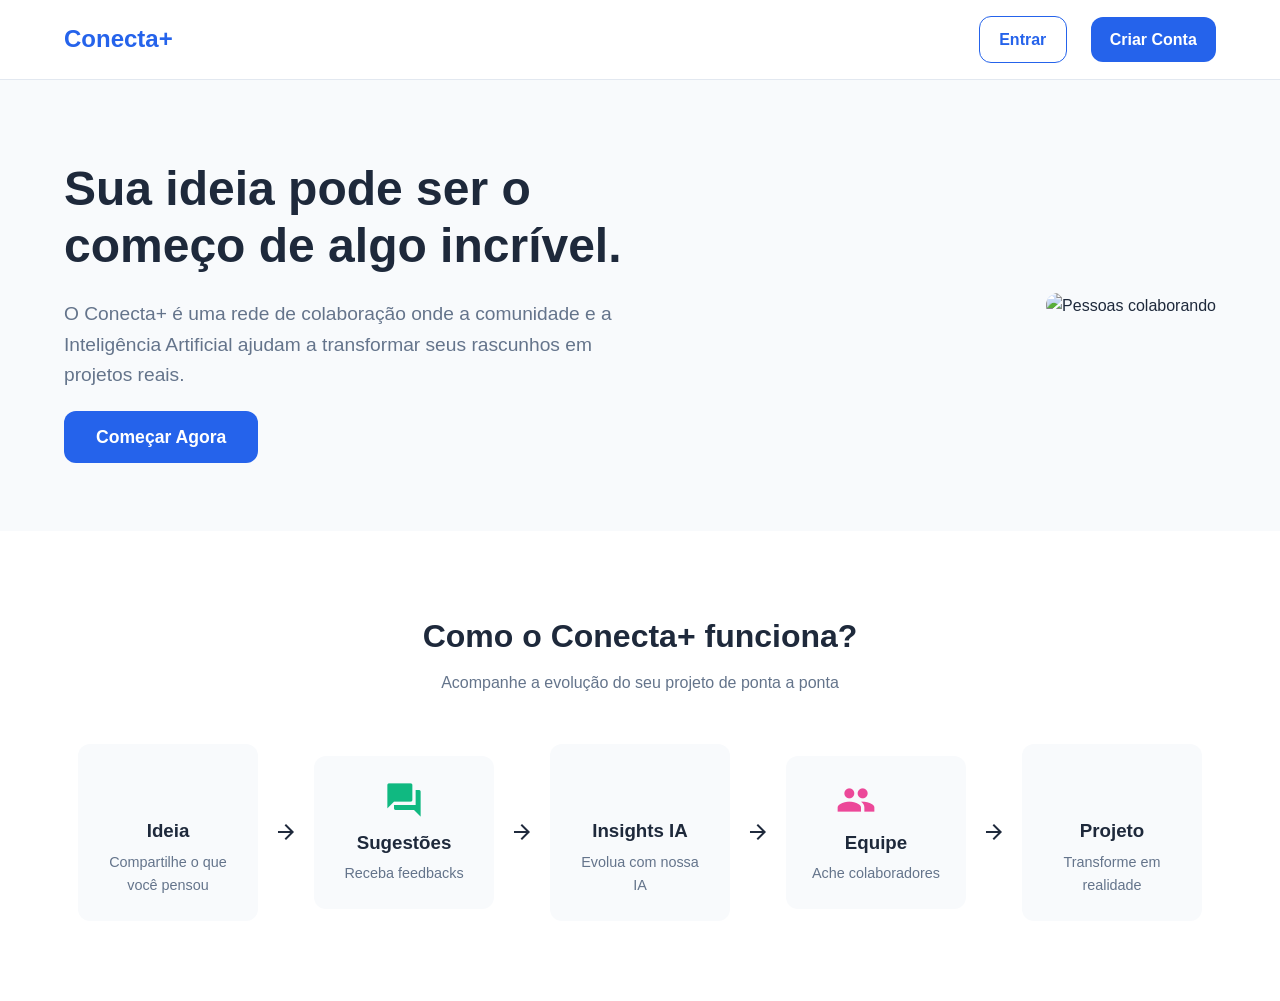
==== index.html @ 1574a144 "subindo site" ====
<!DOCTYPE html>
<html lang="pt-BR">

<head>
    <meta charset="UTF-8">
    <meta name="viewport" content="width=device-width, initial-scale=1.0">
    <link rel="stylesheet" href="style.css">
    <!-- Título da página -->
    <title>Conecta+ | Tire suas ideias do papel</title>

    <!-- FAVICON DO CONECTA+ -->
    <link rel="icon" type="image/svg+xml" href="data:image/svg+xml,%3Csvg xmlns='http://www.w3.org/2000/svg' viewBox='0 0 100 100'%3E%3Crect width='100' height='100' rx='22' fill='%232563eb'/%3E%3Cpath d='M35 55a18 18 0 0 1 0-25l8-8a18 18 0 0 1 25 0' fill='none' stroke='white' stroke-width='9' stroke-linecap='round'/%3E%3Cpath d='M65 45a18 18 0 0 1 0 25l-8 8a18 18 0 0 1-25 0' fill='none' stroke='white' stroke-width='9' stroke-linecap='round'/%3E%3Cpath d='M39 50h22' stroke='white' stroke-width='9' stroke-linecap='round'/%3E%3Ccircle cx='76' cy='24' r='10' fill='%2310b981'/%3E%3Cpath d='M76 19v10M71 24h10' stroke='white' stroke-width='3' stroke-linecap='round'/%3E%3C/svg%3E">

    <!-- Ícones Material -->
    <link href="https://fonts.googleapis.com/icon?family=Material+Icons" rel="stylesheet">


</head>

<body>

    <!-- ================================
         NAVBAR
    ================================== -->

    <nav class="navbar">

        <div class="logo">
            Conecta+
        </div>

        <div class="nav-links">
            <a href="login.html" class="btn-outline">
                Entrar
            </a>

            <a href="login.html" class="btn-primary">
                Criar Conta
            </a>
        </div>

    </nav>


    <!-- ================================
         HERO
    ================================== -->

    <header class="hero">

        <div class="hero-text">

            <h1>
                Sua ideia pode ser o começo de algo incrível.
            </h1>

            <p>
                O Conecta+ é uma rede de colaboração onde a comunidade
                e a Inteligência Artificial ajudam a transformar seus
                rascunhos em projetos reais.
            </p>

            <a href="login.html"
               class="btn-primary"
               style="padding: 1rem 2rem; font-size: 1.1rem;">

                Começar Agora

            </a>

        </div>


        <div class="hero-image">

            <img
                src="https://images.unsplash.com/photo-1522202176988-66273c2fd55f?auto=format&fit=crop&w=900&q=80"
                alt="Pessoas colaborando">

        </div>

    </header>


    <!-- ================================
         FLUXO DO CONECTA+
    ================================== -->

    <section class="fluxo-section">

        <h2>
            Como o Conecta+ funciona?
        </h2>

        <p>
            Acompanhe a evolução do seu projeto de ponta a ponta
        </p>


        <div class="fluxo-container">


            <!-- IDEIA -->

            <div class="fluxo-step">
                <span
                    class="material-icons"
                    style="color: #3b82f6;">
                    lightbulb
                </span>
                <h3> Ideia </h3>

                <p>Compartilhe o que você pensou</p>

            </div>
            <span class="material-icons">
                arrow_forward
            </span>

            <!-- SUGESTÕES -->

            <div class="fluxo-step">
                <span class="material-icons" style="color: #10b981;">forum</span>
                <h3>Sugestões</h3>
                <p>Receba feedbacks</p>
            </div>

            <span class="material-icons">arrow_forward</span>

            <!-- IA -->
            <div class="fluxo-step">
                <span class="material-icons"style="color: #f59e0b;">psychology </span>
                <h3>Insights IA</h3>
                <p>Evolua com nossa IA</p>
            </div>

            <span class="material-icons">arrow_forward</span>

            <!-- EQUIPE -->

            <div class="fluxo-step">
                <span class="material-icons"style="color: #ec4899;"> groups</span>
                <h3>Equipe</h3>
                <p>Ache colaboradores</p>
            </div>


            <span class="material-icons">
                arrow_forward
            </span>


            <!-- PROJETO -->

            <div class="fluxo-step">

                <span
class="material-icons"style="color: #8b5cf6;">rocket_launch</span>

                <h3>
                    Projeto
                </h3>

                <p>
                    Transforme em realidade
                </p>

            </div>

        </div>

    </section>

</body>

</html>
---- style.css ----
:root {
    --primary: #2563eb;
    --primary-dark: #1d4ed8;
    --secondary: #10b981;
    --bg-main: #f8fafc;
    --bg-card: #ffffff;
    --text-main: #1e293b;
    --text-muted: #64748b;
    --border: #e2e8f0;
    --radius: 12px;
}

* {
    margin: 0;
    padding: 0;
    box-sizing: border-box;
    font-family: 'Segoe UI', Tahoma, Geneva, Verdana, sans-serif;
}

body {
    background-color: var(--bg-main);
    color: var(--text-main);
    line-height: 1.6;
}

a {
    text-decoration: none;
    color: inherit;
}

button {
    cursor: pointer;
    border: none;
    transition: all 0.3s ease;
}

/* ================================
   NAVBAR
================================== */

.navbar {
    display: flex;
    justify-content: space-between;
    align-items: center;
    padding: 1rem 5%;
    background: var(--bg-card);
    border-bottom: 1px solid var(--border);
    position: sticky;
    top: 0;
    z-index: 100;
}

.logo {
    font-size: 1.5rem;
    font-weight: bold;
    color: var(--primary);
    display: flex;
    align-items: center;
    gap: 0.5rem;
}

.nav-links {
    display: flex;
    gap: 1.5rem;
    align-items: center;
}

.btn-primary {
    background: var(--primary);
    color: white;
    padding: 0.6rem 1.2rem;
    border-radius: var(--radius);
    font-weight: 600;
    transition: all 0.3s ease;
}

.btn-primary:hover {
    background: var(--primary-dark);
    transform: translateY(-2px);
}

.btn-outline {
    background: transparent;
    border: 1px solid var(--primary);
    color: var(--primary);
    padding: 0.6rem 1.2rem;
    border-radius: var(--radius);
    font-weight: 600;
    transition: all 0.3s ease;
}

.btn-outline:hover {
    background: var(--primary);
    color: white;
}

/* ================================
   LANDING PAGE
================================== */

.hero {
    display: flex;
    align-items: center;
    justify-content: space-between;
    padding: 5rem 5%;
    gap: 2rem;
}

.hero-text {
    max-width: 600px;
}

.hero-text h1 {
    font-size: 3rem;
    line-height: 1.2;
    margin-bottom: 1.5rem;
}

.hero-text p {
    font-size: 1.2rem;
    color: var(--text-muted);
    margin-bottom: 2rem;
}

.hero-image img {
    width: 100%;
    max-width: 500px;
    border-radius: var(--radius);
}

/* ================================
   FLUXO
================================== */

.fluxo-section {
    background: white;
    padding: 5rem 5%;
    text-align: center;
}

.fluxo-section h2 {
    font-size: 2rem;
    margin-bottom: 0.5rem;
}

.fluxo-section > p {
    color: var(--text-muted);
}

.fluxo-container {
    display: flex;
    justify-content: center;
    align-items: center;
    gap: 1rem;
    margin-top: 3rem;
    flex-wrap: wrap;
}

.fluxo-step {
    background: var(--bg-main);
    padding: 1.5rem;
    border-radius: var(--radius);
    width: 180px;
    transition: all 0.3s ease;
}

.fluxo-step:hover {
    transform: translateY(-6px);
    box-shadow: 0 10px 25px rgba(0, 0, 0, 0.08);
}

.fluxo-step .material-icons {
    font-size: 40px;
    margin-bottom: 0.5rem;
}

.fluxo-step h3 {
    margin-bottom: 0.3rem;
}

.fluxo-step p {
    color: var(--text-muted);
    font-size: 0.9rem;
}

/* ================================
   LOGIN / REGISTRO
================================== */

.auth-container {
    display: flex;
    justify-content: center;
    align-items: center;
    min-height: calc(100vh - 80px);
    padding: 1rem;
}

.auth-card {
    background: var(--bg-card);
    border: 1px solid var(--border);
    border-radius: var(--radius);
    padding: 2rem;
    width: 100%;
    max-width: 420px;
    box-shadow: 0 4px 6px -1px rgba(0, 0, 0, 0.05);
}

.auth-tabs {
    display: flex;
    border-bottom: 2px solid var(--border);
    margin-bottom: 1.5rem;
}

.auth-tab {
    flex: 1;
    background: transparent;
    padding: 0.75rem;
    font-size: 1rem;
    font-weight: 600;
    color: var(--text-muted);
    border-bottom: 2px solid transparent;
    margin-bottom: -2px;
}

.auth-tab:hover {
    color: var(--text-main);
}

.auth-tab.active {
    color: var(--primary);
    border-bottom: 2px solid var(--primary);
}

.form-group {
    margin-bottom: 1.2rem;
    display: flex;
    flex-direction: column;
    gap: 0.4rem;
}

.form-group label {
    display: block;
    font-weight: 600;
    font-size: 0.9rem;
    color: var(--text-main);
}

.form-group input,
.form-group textarea,
.form-group select {
    width: 100%;
    padding: 0.75rem;
    border: 1px solid var(--border);
    border-radius: var(--radius);
    outline: none;
    font-size: 0.95rem;
    background-color: #ffffff;
    transition: border-color 0.2s ease;
}

.form-group input:focus,
.form-group textarea:focus,
.form-group select:focus {
    border-color: var(--primary);
}

/* Helper para esconder campos dinamicamente */

.hidden-field {
    display: none !important;
}

/* ================================
   HOME / FEED
================================== */

.main-feed {
    max-width: 800px;
    margin: 2rem auto;
    padding: 0 1rem;
}

.ideia-header-box {
    background: linear-gradient(135deg, #eff6ff, #dbeafe);
    padding: 2rem;
    border-radius: var(--radius);
    text-align: center;
    margin-bottom: 2rem;
}

.post-card {
    background: white;
    border-radius: var(--radius);
    padding: 1.5rem;
    margin-bottom: 1.5rem;
    border: 1px solid var(--border);
}

.post-user {
    display: flex;
    align-items: center;
    gap: 0.75rem;
    margin-bottom: 1rem;
}

.user-avatar {
    width: 40px;
    height: 40px;
    background: var(--border);
    border-radius: 50%;
    display: flex;
    align-items: center;
    justify-content: center;
    font-weight: bold;
}

.user-project-badge {
    display: inline-flex;
    align-items: center;
    gap: 0.4rem;
    background: #f1f5f9;
    padding: 0.4rem 0.8rem;
    border-radius: 6px;
    font-size: 0.85rem;
    color: var(--text-muted);
    margin-bottom: 0.8rem;
    border: 1px dashed var(--border);
}

.user-project-badge a {
    color: var(--primary);
    text-decoration: underline;
}

.tags {
    display: flex;
    gap: 0.5rem;
    margin: 1rem 0;
}

.tag {
    background: #f1f5f9;
    padding: 0.25rem 0.75rem;
    border-radius: 20px;
    font-size: 0.85rem;
    font-weight: 500;
}

.post-actions {
    display: flex;
    gap: 1rem;
    border-top: 1px solid var(--border);
    border-bottom: 1px solid var(--border);
    padding: 0.75rem 0;
    margin: 1rem 0;
}

.action-btn {
    background: none;
    display: flex;
    align-items: center;
    gap: 0.3rem;
    color: var(--text-muted);
    font-size: 0.9rem;
}

.action-btn:hover {
    color: var(--primary);
}

/* ================================
   COMENTÁRIOS
================================== */

.comments-section {
    background: var(--bg-main);
    padding: 1rem;
    border-radius: var(--radius);
}

.comment {
    background: white;
    padding: 0.75rem;
    border-radius: var(--radius);
    margin-bottom: 0.75rem;
    position: relative;
}

.comment.destaque {
    border: 2px solid #f59e0b;
}

.badge-destaque {
    background: #f59e0b;
    color: white;
    font-size: 0.75rem;
    padding: 0.1rem 0.5rem;
    border-radius: 4px;
    position: absolute;
    top: 10px;
    right: 10px;
}

/* ================================
   PAINEL DE IA
================================== */

.ia-box {
    background: linear-gradient(135deg, #f0fdf4, #dcfce7);
    border: 1px solid #bbf7d0;
    border-radius: var(--radius);
    padding: 1.5rem;
    margin-top: 1.5rem;
}

.ia-header {
    display: flex;
    align-items: center;
    gap: 0.5rem;
    color: #15803d;
    font-weight: bold;
    margin-bottom: 0.5rem;
}

/* ================================
   RESPONSIVIDADE
================================== */

@media (max-width: 768px) {

    .hero {
        flex-direction: column;
        text-align: center;
    }

    .hero-text h1 {
        font-size: 2.2rem;
    }

    .fluxo-container {
        flex-direction: column;
    }

    .nav-links {
        gap: 0.5rem;
    }

    .btn-primary,
    .btn-outline {
        padding: 0.5rem 0.8rem;
        font-size: 0.9rem;
    }
}
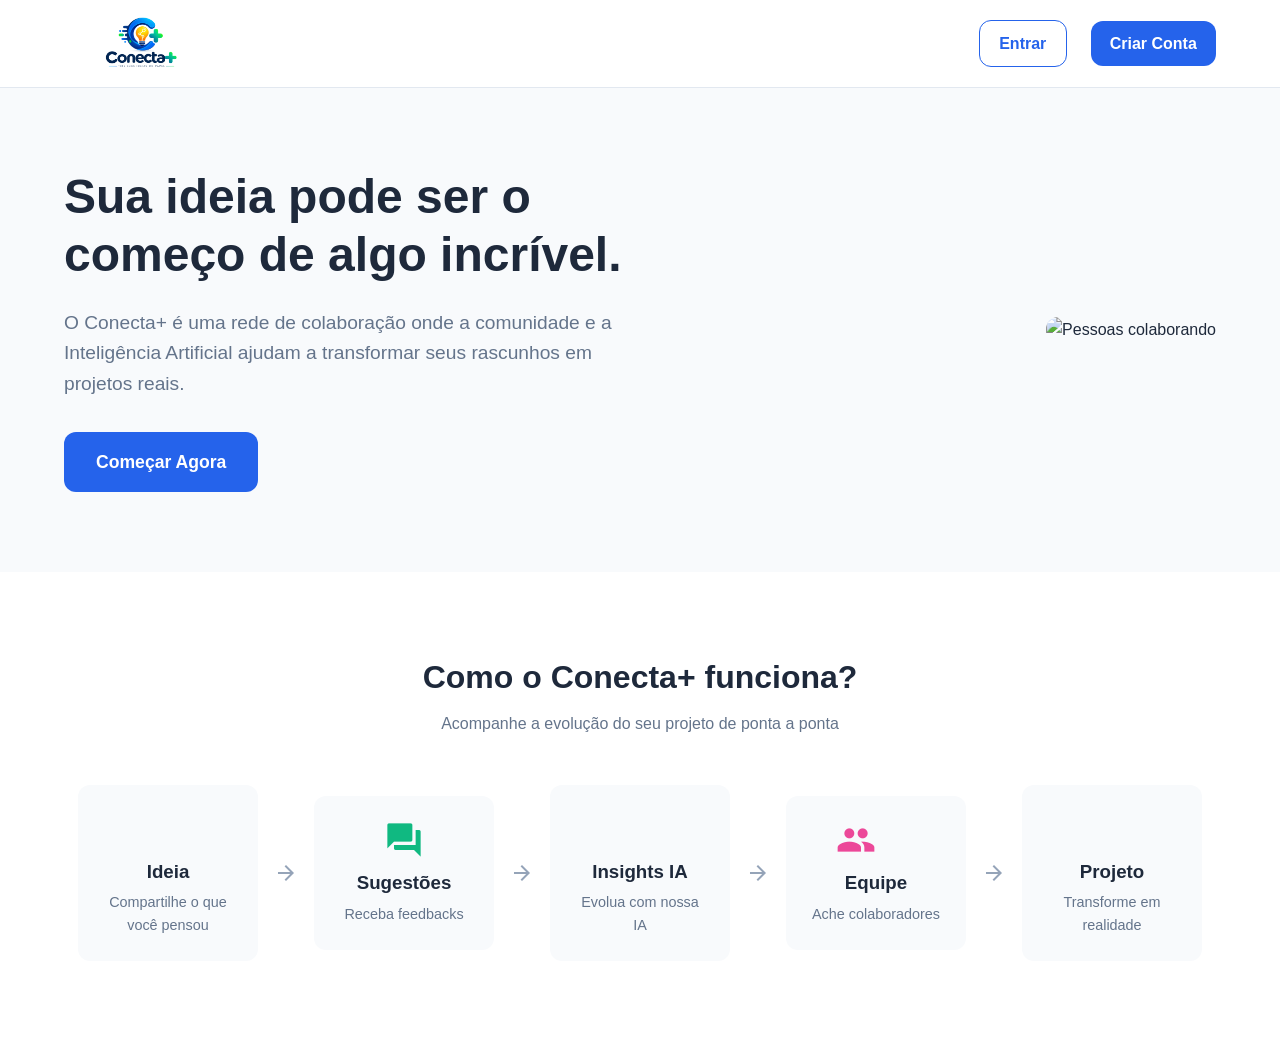
==== commit 76ce3888: "sitelogo" ====
--- a/index.html
+++ b/index.html
@@ -4,16 +4,17 @@
 <head>
     <meta charset="UTF-8">
     <meta name="viewport" content="width=device-width, initial-scale=1.0">
+
     <link rel="stylesheet" href="style.css">
-    <!-- Título da página -->
+
     <title>Conecta+ | Tire suas ideias do papel</title>
 
-    <!-- FAVICON DO CONECTA+ -->
-    <link rel="icon" type="image/svg+xml" href="data:image/svg+xml,%3Csvg xmlns='http://www.w3.org/2000/svg' viewBox='0 0 100 100'%3E%3Crect width='100' height='100' rx='22' fill='%232563eb'/%3E%3Cpath d='M35 55a18 18 0 0 1 0-25l8-8a18 18 0 0 1 25 0' fill='none' stroke='white' stroke-width='9' stroke-linecap='round'/%3E%3Cpath d='M65 45a18 18 0 0 1 0 25l-8 8a18 18 0 0 1-25 0' fill='none' stroke='white' stroke-width='9' stroke-linecap='round'/%3E%3Cpath d='M39 50h22' stroke='white' stroke-width='9' stroke-linecap='round'/%3E%3Ccircle cx='76' cy='24' r='10' fill='%2310b981'/%3E%3Cpath d='M76 19v10M71 24h10' stroke='white' stroke-width='3' stroke-linecap='round'/%3E%3C/svg%3E">
-
-    <!-- Ícones Material -->
+    <!-- FAVICON -->
+    <link rel="icon" type="image/svg+xml"
+        href="data:image/svg+xml,%3Csvg xmlns='http://www.w3.org/2000/svg' viewBox='0 0 100 100'%3E%3Crect width='100' height='100' rx='22' fill='%232563eb'/%3E%3Cpath d='M35 55a18 18 0 0 1 0-25l8-8a18 18 0 0 1 25 0' fill='none' stroke='white' stroke-width='9' stroke-linecap='round'/%3E%3Cpath d='M65 45a18 18 0 0 1 0 25l-8 8a18 18 0 0 1-25 0' fill='none' stroke='white' stroke-width='9' stroke-linecap='round'/%3E%3Cpath d='M39 50h22' stroke='white' stroke-width='9' stroke-linecap='round'/%3E%3Ccircle cx='76' cy='24' r='10' fill='%2310b981'/%3E%3Cpath d='M76 19v10M71 24h10' stroke='white' stroke-width='3' stroke-linecap='round'/%3E%3C/svg%3E">
+
+    <!-- Material Icons -->
     <link href="https://fonts.googleapis.com/icon?family=Material+Icons" rel="stylesheet">
-
 
 </head>
 
@@ -21,15 +22,16 @@
 
     <!-- ================================
          NAVBAR
-    ================================== -->
+    ================================= -->
 
     <nav class="navbar">
 
-        <div class="logo">
-            Conecta+
-        </div>
+        <a href="index.html" class="logo">
+            <img src="logo.png" alt="Logo Conecta+">
+        </a>
 
         <div class="nav-links">
+
             <a href="login.html" class="btn-outline">
                 Entrar
             </a>
@@ -37,6 +39,7 @@
             <a href="login.html" class="btn-primary">
                 Criar Conta
             </a>
+
         </div>
 
     </nav>
@@ -44,7 +47,7 @@
 
     <!-- ================================
          HERO
-    ================================== -->
+    ================================= -->
 
     <header class="hero">
 
@@ -60,12 +63,8 @@
                 rascunhos em projetos reais.
             </p>
 
-            <a href="login.html"
-               class="btn-primary"
-               style="padding: 1rem 2rem; font-size: 1.1rem;">
-
+            <a href="login.html" class="btn-primary hero-button">
                 Começar Agora
-
             </a>
 
         </div>
@@ -84,7 +83,7 @@
 
     <!-- ================================
          FLUXO DO CONECTA+
-    ================================== -->
+    ================================= -->
 
     <section class="fluxo-section">
 
@@ -99,53 +98,98 @@
 
         <div class="fluxo-container">
 
-
             <!-- IDEIA -->
 
             <div class="fluxo-step">
-                <span
-                    class="material-icons"
-                    style="color: #3b82f6;">
+
+                <span class="material-icons ideia">
                     lightbulb
                 </span>
-                <h3> Ideia </h3>
-
-                <p>Compartilhe o que você pensou</p>
-
-            </div>
-            <span class="material-icons">
-                arrow_forward
-            </span>
+
+                <h3>
+                    Ideia
+                </h3>
+
+                <p>
+                    Compartilhe o que você pensou
+                </p>
+
+            </div>
+
+
+            <span class="material-icons arrow">
+                arrow_forward
+            </span>
+
 
             <!-- SUGESTÕES -->
 
             <div class="fluxo-step">
-                <span class="material-icons" style="color: #10b981;">forum</span>
-                <h3>Sugestões</h3>
-                <p>Receba feedbacks</p>
-            </div>
-
-            <span class="material-icons">arrow_forward</span>
+
+                <span class="material-icons sugestoes">
+                    forum
+                </span>
+
+                <h3>
+                    Sugestões
+                </h3>
+
+                <p>
+                    Receba feedbacks
+                </p>
+
+            </div>
+
+
+            <span class="material-icons arrow">
+                arrow_forward
+            </span>
+
 
             <!-- IA -->
-            <div class="fluxo-step">
-                <span class="material-icons"style="color: #f59e0b;">psychology </span>
-                <h3>Insights IA</h3>
-                <p>Evolua com nossa IA</p>
-            </div>
-
-            <span class="material-icons">arrow_forward</span>
+
+            <div class="fluxo-step">
+
+                <span class="material-icons ia">
+                    psychology
+                </span>
+
+                <h3>
+                    Insights IA
+                </h3>
+
+                <p>
+                    Evolua com nossa IA
+                </p>
+
+            </div>
+
+
+            <span class="material-icons arrow">
+                arrow_forward
+            </span>
+
 
             <!-- EQUIPE -->
 
             <div class="fluxo-step">
-                <span class="material-icons"style="color: #ec4899;"> groups</span>
-                <h3>Equipe</h3>
-                <p>Ache colaboradores</p>
-            </div>
-
-
-            <span class="material-icons">
+
+                <span class="material-icons equipe">
+                    groups
+                </span>
+
+                <h3>
+                    Equipe
+                </h3>
+
+                <p>
+                    Ache colaboradores
+                </p>
+
+            </div>
+
+
+            <span class="material-icons arrow">
                 arrow_forward
             </span>
 
@@ -154,8 +198,9 @@
 
             <div class="fluxo-step">
 
-                <span
-class="material-icons"style="color: #8b5cf6;">rocket_launch</span>
+                <span class="material-icons projeto">
+                    rocket_launch
+                </span>
 
                 <h3>
                     Projeto
--- a/style.css
+++ b/style.css
@@ -1,13 +1,16 @@
-
 :root {
     --primary: #2563eb;
     --primary-dark: #1d4ed8;
     --secondary: #10b981;
+
     --bg-main: #f8fafc;
     --bg-card: #ffffff;
+
     --text-main: #1e293b;
     --text-muted: #64748b;
+
     --border: #e2e8f0;
+
     --radius: 12px;
 }
 
@@ -19,7 +22,7 @@
 }
 
 body {
-    background-color: var(--bg-main);
+    background: var(--bg-main);
     color: var(--text-main);
     line-height: 1.6;
 }
@@ -35,58 +38,101 @@
     transition: all 0.3s ease;
 }
 
+
 /* ================================
    NAVBAR
-================================== */
+================================ */
 
 .navbar {
     display: flex;
     justify-content: space-between;
     align-items: center;
-    padding: 1rem 5%;
+
+    padding: 0.7rem 5%;
+
     background: var(--bg-card);
     border-bottom: 1px solid var(--border);
+
     position: sticky;
     top: 0;
+
     z-index: 100;
 }
 
+
+/* LOGO */
+
 .logo {
-    font-size: 1.5rem;
-    font-weight: bold;
-    color: var(--primary);
-    display: flex;
-    align-items: center;
-    gap: 0.5rem;
-}
+    display: flex;
+    align-items: center;
+
+    text-decoration: none;
+
+    height: 65px;
+}
+
+.logo img {
+    width: 155px;
+    height: 65px;
+
+    object-fit: contain;
+
+    display: block;
+
+    transition: 0.3s ease;
+}
+
+.logo:hover img {
+    transform: scale(1.04);
+}
+
+
+/* LINKS */
 
 .nav-links {
     display: flex;
     gap: 1.5rem;
     align-items: center;
 }
+
+
+/* ================================
+   BOTÕES
+================================ */
 
 .btn-primary {
     background: var(--primary);
     color: white;
+
     padding: 0.6rem 1.2rem;
-    border-radius: var(--radius);
+
+    border-radius: var(--radius);
+
     font-weight: 600;
+
     transition: all 0.3s ease;
 }
 
 .btn-primary:hover {
     background: var(--primary-dark);
+
     transform: translateY(-2px);
 }
+
 
 .btn-outline {
     background: transparent;
+
     border: 1px solid var(--primary);
+
     color: var(--primary);
+
     padding: 0.6rem 1.2rem;
-    border-radius: var(--radius);
+
+    border-radius: var(--radius);
+
     font-weight: 600;
+
     transition: all 0.3s ease;
 }
 
@@ -95,15 +141,20 @@
     color: white;
 }
 
-/* ================================
-   LANDING PAGE
-================================== */
+
+/* ================================
+   HERO
+================================ */
 
 .hero {
     display: flex;
-    align-items: center;
+
+    align-items: center;
+
     justify-content: space-between;
+
     padding: 5rem 5%;
+
     gap: 2rem;
 }
 
@@ -113,34 +164,57 @@
 
 .hero-text h1 {
     font-size: 3rem;
+
     line-height: 1.2;
+
     margin-bottom: 1.5rem;
 }
 
 .hero-text p {
     font-size: 1.2rem;
+
     color: var(--text-muted);
+
     margin-bottom: 2rem;
 }
+
+.hero-button {
+    display: inline-block;
+
+    padding: 1rem 2rem;
+
+    font-size: 1.1rem;
+}
+
+
+/* IMAGEM */
 
 .hero-image img {
     width: 100%;
+
     max-width: 500px;
-    border-radius: var(--radius);
-}
+
+    border-radius: var(--radius);
+
+    display: block;
+}
+
 
 /* ================================
    FLUXO
-================================== */
+================================ */
 
 .fluxo-section {
     background: white;
+
     padding: 5rem 5%;
+
     text-align: center;
 }
 
 .fluxo-section h2 {
     font-size: 2rem;
+
     margin-bottom: 0.5rem;
 }
 
@@ -148,32 +222,81 @@
     color: var(--text-muted);
 }
 
+
+/* CONTAINER */
+
 .fluxo-container {
     display: flex;
+
     justify-content: center;
-    align-items: center;
+
+    align-items: center;
+
     gap: 1rem;
+
     margin-top: 3rem;
+
     flex-wrap: wrap;
 }
+
+
+/* CARDS */
 
 .fluxo-step {
     background: var(--bg-main);
+
     padding: 1.5rem;
-    border-radius: var(--radius);
+
+    border-radius: var(--radius);
+
     width: 180px;
+
     transition: all 0.3s ease;
 }
 
 .fluxo-step:hover {
     transform: translateY(-6px);
-    box-shadow: 0 10px 25px rgba(0, 0, 0, 0.08);
-}
+
+    box-shadow:
+        0 10px 25px rgba(0, 0, 0, 0.08);
+}
+
 
 .fluxo-step .material-icons {
     font-size: 40px;
+
     margin-bottom: 0.5rem;
 }
+
+
+/* CORES DOS ÍCONES */
+
+.ideia {
+    color: #3b82f6;
+}
+
+.sugestoes {
+    color: #10b981;
+}
+
+.ia {
+    color: #f59e0b;
+}
+
+.equipe {
+    color: #ec4899;
+}
+
+.projeto {
+    color: #8b5cf6;
+}
+
+.arrow {
+    color: #94a3b8;
+}
+
+
+/* TEXTOS */
 
 .fluxo-step h3 {
     margin-bottom: 0.3rem;
@@ -181,45 +304,68 @@
 
 .fluxo-step p {
     color: var(--text-muted);
+
     font-size: 0.9rem;
 }
 
+
 /* ================================
    LOGIN / REGISTRO
-================================== */
+================================ */
 
 .auth-container {
     display: flex;
+
     justify-content: center;
-    align-items: center;
+
+    align-items: center;
+
     min-height: calc(100vh - 80px);
+
     padding: 1rem;
 }
 
 .auth-card {
     background: var(--bg-card);
+
     border: 1px solid var(--border);
-    border-radius: var(--radius);
+
+    border-radius: var(--radius);
+
     padding: 2rem;
+
     width: 100%;
+
     max-width: 420px;
-    box-shadow: 0 4px 6px -1px rgba(0, 0, 0, 0.05);
-}
+
+    box-shadow:
+        0 4px 6px -1px rgba(0, 0, 0, 0.05);
+}
+
 
 .auth-tabs {
     display: flex;
+
     border-bottom: 2px solid var(--border);
+
     margin-bottom: 1.5rem;
 }
 
 .auth-tab {
     flex: 1;
+
     background: transparent;
+
     padding: 0.75rem;
+
     font-size: 1rem;
+
     font-weight: 600;
+
     color: var(--text-muted);
+
     border-bottom: 2px solid transparent;
+
     margin-bottom: -2px;
 }
 
@@ -229,20 +375,32 @@
 
 .auth-tab.active {
     color: var(--primary);
+
     border-bottom: 2px solid var(--primary);
 }
+
+
+/* ================================
+   FORMULÁRIOS
+================================ */
 
 .form-group {
     margin-bottom: 1.2rem;
-    display: flex;
+
+    display: flex;
+
     flex-direction: column;
+
     gap: 0.4rem;
 }
 
 .form-group label {
     display: block;
+
     font-weight: 600;
+
     font-size: 0.9rem;
+
     color: var(--text-main);
 }
 
@@ -250,12 +408,19 @@
 .form-group textarea,
 .form-group select {
     width: 100%;
+
     padding: 0.75rem;
+
     border: 1px solid var(--border);
-    border-radius: var(--radius);
+
+    border-radius: var(--radius);
+
     outline: none;
+
     font-size: 0.95rem;
+
     background-color: #ffffff;
+
     transition: border-color 0.2s ease;
 }
 
@@ -265,103 +430,159 @@
     border-color: var(--primary);
 }
 
-/* Helper para esconder campos dinamicamente */
-
 .hidden-field {
     display: none !important;
 }
 
+
 /* ================================
    HOME / FEED
-================================== */
+================================ */
 
 .main-feed {
     max-width: 800px;
+
     margin: 2rem auto;
+
     padding: 0 1rem;
 }
 
 .ideia-header-box {
-    background: linear-gradient(135deg, #eff6ff, #dbeafe);
+    background:
+        linear-gradient(
+            135deg,
+            #eff6ff,
+            #dbeafe
+        );
+
     padding: 2rem;
-    border-radius: var(--radius);
+
+    border-radius: var(--radius);
+
     text-align: center;
+
     margin-bottom: 2rem;
 }
 
 .post-card {
     background: white;
-    border-radius: var(--radius);
+
+    border-radius: var(--radius);
+
     padding: 1.5rem;
+
     margin-bottom: 1.5rem;
+
     border: 1px solid var(--border);
 }
 
 .post-user {
     display: flex;
-    align-items: center;
+
+    align-items: center;
+
     gap: 0.75rem;
+
     margin-bottom: 1rem;
 }
 
 .user-avatar {
     width: 40px;
+
     height: 40px;
+
     background: var(--border);
+
     border-radius: 50%;
-    display: flex;
-    align-items: center;
+
+    display: flex;
+
+    align-items: center;
+
     justify-content: center;
+
     font-weight: bold;
 }
 
 .user-project-badge {
     display: inline-flex;
-    align-items: center;
+
+    align-items: center;
+
     gap: 0.4rem;
+
     background: #f1f5f9;
+
     padding: 0.4rem 0.8rem;
+
     border-radius: 6px;
+
     font-size: 0.85rem;
+
     color: var(--text-muted);
+
     margin-bottom: 0.8rem;
+
     border: 1px dashed var(--border);
 }
 
 .user-project-badge a {
     color: var(--primary);
+
     text-decoration: underline;
 }
 
+
+/* TAGS */
+
 .tags {
     display: flex;
+
     gap: 0.5rem;
+
     margin: 1rem 0;
 }
 
 .tag {
     background: #f1f5f9;
+
     padding: 0.25rem 0.75rem;
+
     border-radius: 20px;
+
     font-size: 0.85rem;
+
     font-weight: 500;
 }
 
+
+/* AÇÕES */
+
 .post-actions {
     display: flex;
+
     gap: 1rem;
+
     border-top: 1px solid var(--border);
+
     border-bottom: 1px solid var(--border);
+
     padding: 0.75rem 0;
+
     margin: 1rem 0;
 }
 
 .action-btn {
     background: none;
-    display: flex;
-    align-items: center;
+
+    display: flex;
+
+    align-items: center;
+
     gap: 0.3rem;
+
     color: var(--text-muted);
+
     font-size: 0.9rem;
 }
 
@@ -369,21 +590,28 @@
     color: var(--primary);
 }
 
+
 /* ================================
    COMENTÁRIOS
-================================== */
+================================ */
 
 .comments-section {
     background: var(--bg-main);
+
     padding: 1rem;
+
     border-radius: var(--radius);
 }
 
 .comment {
     background: white;
+
     padding: 0.75rem;
-    border-radius: var(--radius);
+
+    border-radius: var(--radius);
+
     margin-bottom: 0.75rem;
+
     position: relative;
 }
 
@@ -393,53 +621,104 @@
 
 .badge-destaque {
     background: #f59e0b;
+
     color: white;
+
     font-size: 0.75rem;
+
     padding: 0.1rem 0.5rem;
+
     border-radius: 4px;
+
     position: absolute;
+
     top: 10px;
+
     right: 10px;
 }
 
+
 /* ================================
    PAINEL DE IA
-================================== */
+================================ */
 
 .ia-box {
-    background: linear-gradient(135deg, #f0fdf4, #dcfce7);
+    background:
+        linear-gradient(
+            135deg,
+            #f0fdf4,
+            #dcfce7
+        );
+
     border: 1px solid #bbf7d0;
-    border-radius: var(--radius);
+
+    border-radius: var(--radius);
+
     padding: 1.5rem;
+
     margin-top: 1.5rem;
 }
 
 .ia-header {
     display: flex;
-    align-items: center;
+
+    align-items: center;
+
     gap: 0.5rem;
+
     color: #15803d;
+
     font-weight: bold;
+
     margin-bottom: 0.5rem;
 }
 
+
 /* ================================
    RESPONSIVIDADE
-================================== */
+================================ */
 
 @media (max-width: 768px) {
+
+    .navbar {
+        padding: 0.6rem 4%;
+    }
+
+    .logo {
+        height: 55px;
+    }
+
+    .logo img {
+        width: 120px;
+        height: 55px;
+    }
 
     .hero {
         flex-direction: column;
+
         text-align: center;
+
+        padding: 3rem 5%;
     }
 
     .hero-text h1 {
         font-size: 2.2rem;
     }
 
+    .hero-text p {
+        font-size: 1rem;
+    }
+
+    .hero-image img {
+        max-width: 100%;
+    }
+
     .fluxo-container {
         flex-direction: column;
+    }
+
+    .arrow {
+        transform: rotate(90deg);
     }
 
     .nav-links {
@@ -449,6 +728,7 @@
     .btn-primary,
     .btn-outline {
         padding: 0.5rem 0.8rem;
+
         font-size: 0.9rem;
     }
 }
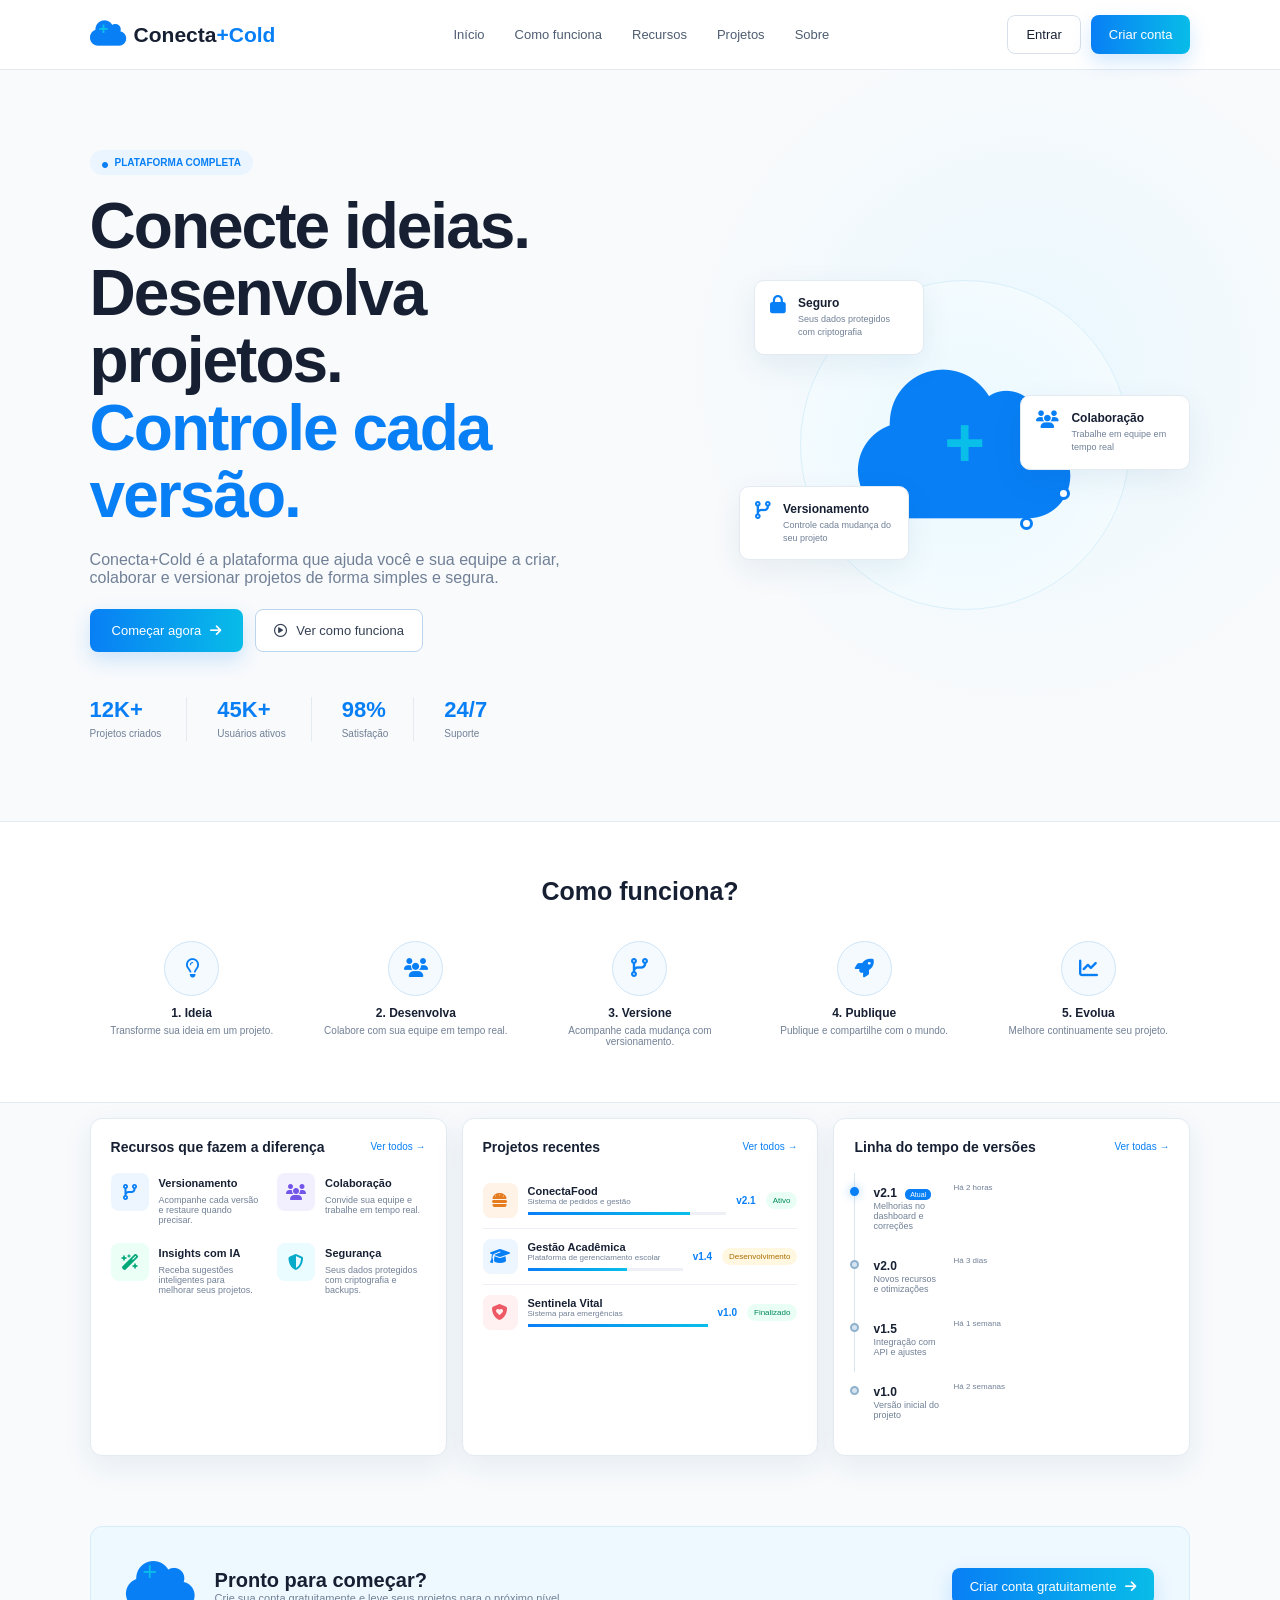
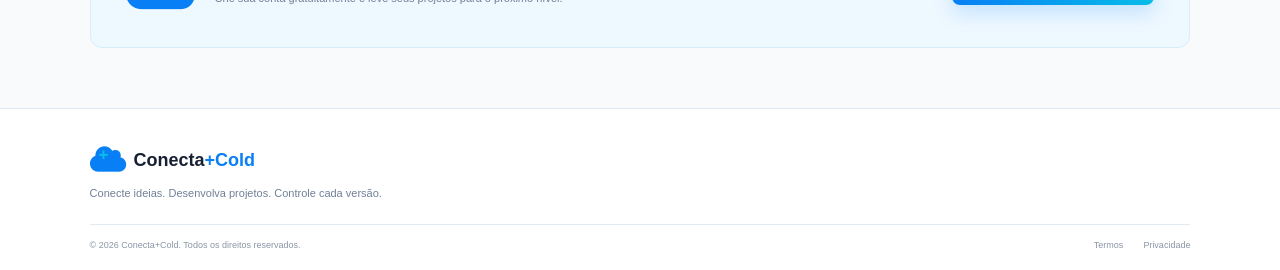
==== commit 50604446: "Atualização site completo" ====
--- a/index.html
+++ b/index.html
@@ -2,219 +2,1193 @@
 <html lang="pt-BR">
 
 <head>
+
     <meta charset="UTF-8">
-    <meta name="viewport" content="width=device-width, initial-scale=1.0">
-
-    <link rel="stylesheet" href="style.css">
-
-    <title>Conecta+ | Tire suas ideias do papel</title>
-
-    <!-- FAVICON -->
-    <link rel="icon" type="image/svg+xml"
-        href="data:image/svg+xml,%3Csvg xmlns='http://www.w3.org/2000/svg' viewBox='0 0 100 100'%3E%3Crect width='100' height='100' rx='22' fill='%232563eb'/%3E%3Cpath d='M35 55a18 18 0 0 1 0-25l8-8a18 18 0 0 1 25 0' fill='none' stroke='white' stroke-width='9' stroke-linecap='round'/%3E%3Cpath d='M65 45a18 18 0 0 1 0 25l-8 8a18 18 0 0 1-25 0' fill='none' stroke='white' stroke-width='9' stroke-linecap='round'/%3E%3Cpath d='M39 50h22' stroke='white' stroke-width='9' stroke-linecap='round'/%3E%3Ccircle cx='76' cy='24' r='10' fill='%2310b981'/%3E%3Cpath d='M76 19v10M71 24h10' stroke='white' stroke-width='3' stroke-linecap='round'/%3E%3C/svg%3E">
-
-    <!-- Material Icons -->
-    <link href="https://fonts.googleapis.com/icon?family=Material+Icons" rel="stylesheet">
+
+    <meta name="viewport"
+          content="width=device-width, initial-scale=1.0">
+
+    <title>Conecta+Cold | Projetos e Versionamento</title>
+
+    <link rel="stylesheet"
+          href="https://cdnjs.cloudflare.com/ajax/libs/font-awesome/6.5.2/css/all.min.css">
+
+    <link rel="stylesheet"
+          href="style.css">
 
 </head>
 
+
 <body>
 
-    <!-- ================================
+
+    <!-- =====================================================
          NAVBAR
-    ================================= -->
-
-    <nav class="navbar">
-
-        <a href="index.html" class="logo">
-            <img src="logo.png" alt="Logo Conecta+">
+    ====================================================== -->
+
+    <header class="navbar">
+
+
+        <a href="#inicio"
+           class="logo">
+
+            <div class="logo-icon">
+
+                <i class="fa-solid fa-cloud"></i>
+
+                <b>+</b>
+
+            </div>
+
+
+            <span>
+                Conecta<span>+Cold</span>
+            </span>
+
         </a>
 
-        <div class="nav-links">
-
-            <a href="login.html" class="btn-outline">
+
+
+        <nav>
+
+            <a href="#inicio">
+                Início
+            </a>
+
+            <a href="#funciona">
+                Como funciona
+            </a>
+
+            <a href="#recursos">
+                Recursos
+            </a>
+
+            <a href="#projetos">
+                Projetos
+            </a>
+
+            <a href="#sobre">
+                Sobre
+            </a>
+
+        </nav>
+
+
+
+        <div class="nav-buttons">
+
+
+            <!-- ENTRAR -->
+
+            <a href="login.html"
+               class="btn-login">
+
                 Entrar
+
             </a>
 
-            <a href="login.html" class="btn-primary">
-                Criar Conta
+
+
+            <!-- CRIAR CONTA
+                 ABRE DIRETAMENTE O CADASTRO -->
+
+            <a href="login.html?cadastro=true"
+               class="btn-primary">
+
+                Criar conta
+
             </a>
 
+
         </div>
 
-    </nav>
-
-
-    <!-- ================================
+    </header>
+
+
+
+    <!-- =====================================================
          HERO
-    ================================= -->
-
-    <header class="hero">
+    ====================================================== -->
+
+    <section class="hero"
+             id="inicio">
+
 
         <div class="hero-text">
 
+
+            <div class="badge">
+
+                <i class="fa-solid fa-circle"></i>
+
+                PLATAFORMA COMPLETA
+
+            </div>
+
+
+
             <h1>
-                Sua ideia pode ser o começo de algo incrível.
+
+                Conecte ideias.
+
+                <br>
+
+                Desenvolva projetos.
+
+                <br>
+
+                <strong>
+                    Controle cada versão.
+                </strong>
+
             </h1>
 
+
+
             <p>
-                O Conecta+ é uma rede de colaboração onde a comunidade
-                e a Inteligência Artificial ajudam a transformar seus
-                rascunhos em projetos reais.
+
+                Conecta+Cold é a plataforma que ajuda você e sua equipe
+                a criar, colaborar e versionar projetos de forma simples
+                e segura.
+
             </p>
 
-            <a href="login.html" class="btn-primary hero-button">
-                Começar Agora
-            </a>
+
+
+            <div class="hero-buttons">
+
+
+                <!-- COMEÇAR AGORA
+                     ABRE DIRETAMENTE O CADASTRO -->
+
+                <a href="login.html?cadastro=true"
+                   class="btn-primary big">
+
+                    Começar agora
+
+                    <i class="fa-solid fa-arrow-right"></i>
+
+                </a>
+
+
+
+                <a href="#funciona"
+                   class="btn-video">
+
+                    <i class="fa-regular fa-circle-play"></i>
+
+                    Ver como funciona
+
+                </a>
+
+
+            </div>
+
+
+
+            <div class="stats">
+
+
+                <div>
+
+                    <strong>
+                        12K+
+                    </strong>
+
+                    <span>
+                        Projetos criados
+                    </span>
+
+                </div>
+
+
+                <div>
+
+                    <strong>
+                        45K+
+                    </strong>
+
+                    <span>
+                        Usuários ativos
+                    </span>
+
+                </div>
+
+
+                <div>
+
+                    <strong>
+                        98%
+                    </strong>
+
+                    <span>
+                        Satisfação
+                    </span>
+
+                </div>
+
+
+                <div>
+
+                    <strong>
+                        24/7
+                    </strong>
+
+                    <span>
+                        Suporte
+                    </span>
+
+                </div>
+
+
+            </div>
+
 
         </div>
 
 
+
+        <!-- =================================================
+             ILUSTRAÇÃO
+        ================================================== -->
+
         <div class="hero-image">
 
-            <img
-                src="https://images.unsplash.com/photo-1522202176988-66273c2fd55f?auto=format&fit=crop&w=900&q=80"
-                alt="Pessoas colaborando">
+
+            <div class="circle-bg"></div>
+
+
+
+            <div class="cloud">
+
+
+                <i class="fa-solid fa-cloud"></i>
+
+                <span>
+                    +
+                </span>
+
+
+
+                <div class="node node1"></div>
+
+                <div class="node node2"></div>
+
+                <div class="node node3"></div>
+
+
+
+                <div class="line line1"></div>
+
+                <div class="line line2"></div>
+
+
+            </div>
+
+
+
+            <!-- CARD SEGURANÇA -->
+
+            <div class="info-card secure">
+
+
+                <i class="fa-solid fa-lock"></i>
+
+
+                <div>
+
+                    <b>
+                        Seguro
+                    </b>
+
+
+                    <small>
+                        Seus dados protegidos
+                        com criptografia
+                    </small>
+
+                </div>
+
+
+            </div>
+
+
+
+            <!-- CARD VERSIONAMENTO -->
+
+            <div class="info-card version">
+
+
+                <i class="fa-solid fa-code-branch"></i>
+
+
+                <div>
+
+                    <b>
+                        Versionamento
+                    </b>
+
+
+                    <small>
+                        Controle cada mudança
+                        do seu projeto
+                    </small>
+
+                </div>
+
+
+            </div>
+
+
+
+            <!-- CARD COLABORAÇÃO -->
+
+            <div class="info-card team">
+
+
+                <i class="fa-solid fa-users"></i>
+
+
+                <div>
+
+                    <b>
+                        Colaboração
+                    </b>
+
+
+                    <small>
+                        Trabalhe em equipe
+                        em tempo real
+                    </small>
+
+                </div>
+
+
+            </div>
+
 
         </div>
 
-    </header>
-
-
-    <!-- ================================
-         FLUXO DO CONECTA+
-    ================================= -->
-
-    <section class="fluxo-section">
-
-        <h2>
-            Como o Conecta+ funciona?
-        </h2>
+
+    </section>
+
+
+
+    <!-- =====================================================
+         COMO FUNCIONA
+    ====================================================== -->
+
+    <section class="workflow"
+             id="funciona">
+
+
+        <div class="section-title">
+
+            <h2>
+                Como funciona?
+            </h2>
+
+        </div>
+
+
+
+        <div class="steps">
+
+
+            <!-- 1 -->
+
+            <div class="step">
+
+
+                <div class="step-icon">
+
+                    <i class="fa-regular fa-lightbulb"></i>
+
+                </div>
+
+
+                <b>
+                    1. Ideia
+                </b>
+
+
+                <p>
+
+                    Transforme sua ideia
+                    em um projeto.
+
+                </p>
+
+
+            </div>
+
+
+
+            <!-- 2 -->
+
+            <div class="step">
+
+
+                <div class="step-icon">
+
+                    <i class="fa-solid fa-users"></i>
+
+                </div>
+
+
+                <b>
+                    2. Desenvolva
+                </b>
+
+
+                <p>
+
+                    Colabore com sua equipe
+                    em tempo real.
+
+                </p>
+
+
+            </div>
+
+
+
+            <!-- 3 -->
+
+            <div class="step">
+
+
+                <div class="step-icon">
+
+                    <i class="fa-solid fa-code-branch"></i>
+
+                </div>
+
+
+                <b>
+                    3. Versione
+                </b>
+
+
+                <p>
+
+                    Acompanhe cada mudança
+                    com versionamento.
+
+                </p>
+
+
+            </div>
+
+
+
+            <!-- 4 -->
+
+            <div class="step">
+
+
+                <div class="step-icon">
+
+                    <i class="fa-solid fa-rocket"></i>
+
+                </div>
+
+
+                <b>
+                    4. Publique
+                </b>
+
+
+                <p>
+
+                    Publique e compartilhe
+                    com o mundo.
+
+                </p>
+
+
+            </div>
+
+
+
+            <!-- 5 -->
+
+            <div class="step">
+
+
+                <div class="step-icon">
+
+                    <i class="fa-solid fa-chart-line"></i>
+
+                </div>
+
+
+                <b>
+                    5. Evolua
+                </b>
+
+
+                <p>
+
+                    Melhore continuamente
+                    seu projeto.
+
+                </p>
+
+
+            </div>
+
+
+        </div>
+
+
+    </section>
+
+
+
+    <!-- =====================================================
+         CONTEÚDO PRINCIPAL
+    ====================================================== -->
+
+    <section class="dashboard-section"
+             id="recursos">
+
+
+
+        <!-- =================================================
+             RECURSOS
+        ================================================== -->
+
+        <div class="box">
+
+
+            <div class="box-header">
+
+                <h3>
+                    Recursos que fazem a diferença
+                </h3>
+
+
+                <a href="#">
+                    Ver todos →
+                </a>
+
+            </div>
+
+
+
+            <div class="resource-grid">
+
+
+                <!-- VERSIONAMENTO -->
+
+                <div class="resource">
+
+
+                    <div class="resource-icon blue">
+
+                        <i class="fa-solid fa-code-branch"></i>
+
+                    </div>
+
+
+                    <div>
+
+                        <b>
+                            Versionamento
+                        </b>
+
+
+                        <p>
+
+                            Acompanhe cada versão
+                            e restaure quando precisar.
+
+                        </p>
+
+                    </div>
+
+
+                </div>
+
+
+
+                <!-- COLABORAÇÃO -->
+
+                <div class="resource">
+
+
+                    <div class="resource-icon purple">
+
+                        <i class="fa-solid fa-users"></i>
+
+                    </div>
+
+
+                    <div>
+
+                        <b>
+                            Colaboração
+                        </b>
+
+
+                        <p>
+
+                            Convide sua equipe e
+                            trabalhe em tempo real.
+
+                        </p>
+
+                    </div>
+
+
+                </div>
+
+
+
+                <!-- IA -->
+
+                <div class="resource">
+
+
+                    <div class="resource-icon green">
+
+                        <i class="fa-solid fa-wand-magic-sparkles"></i>
+
+                    </div>
+
+
+                    <div>
+
+                        <b>
+                            Insights com IA
+                        </b>
+
+
+                        <p>
+
+                            Receba sugestões inteligentes
+                            para melhorar seus projetos.
+
+                        </p>
+
+                    </div>
+
+
+                </div>
+
+
+
+                <!-- SEGURANÇA -->
+
+                <div class="resource">
+
+
+                    <div class="resource-icon cyan">
+
+                        <i class="fa-solid fa-shield-halved"></i>
+
+                    </div>
+
+
+                    <div>
+
+                        <b>
+                            Segurança
+                        </b>
+
+
+                        <p>
+
+                            Seus dados protegidos
+                            com criptografia e backups.
+
+                        </p>
+
+                    </div>
+
+
+                </div>
+
+
+            </div>
+
+
+        </div>
+
+
+
+        <!-- =================================================
+             PROJETOS
+        ================================================== -->
+
+        <div class="box"
+             id="projetos">
+
+
+            <div class="box-header">
+
+                <h3>
+                    Projetos recentes
+                </h3>
+
+
+                <a href="#">
+                    Ver todos →
+                </a>
+
+            </div>
+
+
+
+            <!-- PROJETO 1 -->
+
+            <div class="project">
+
+
+                <div class="project-symbol orange">
+
+                    <i class="fa-solid fa-burger"></i>
+
+                </div>
+
+
+                <div class="project-info">
+
+                    <b>
+                        ConectaFood
+                    </b>
+
+
+                    <small>
+                        Sistema de pedidos e gestão
+                    </small>
+
+
+                    <div class="progress">
+
+                        <span style="width:82%"></span>
+
+                    </div>
+
+                </div>
+
+
+                <strong>
+                    v2.1
+                </strong>
+
+
+                <label class="active">
+                    Ativo
+                </label>
+
+
+            </div>
+
+
+
+            <!-- PROJETO 2 -->
+
+            <div class="project">
+
+
+                <div class="project-symbol blue-bg">
+
+                    <i class="fa-solid fa-graduation-cap"></i>
+
+                </div>
+
+
+                <div class="project-info">
+
+                    <b>
+                        Gestão Acadêmica
+                    </b>
+
+
+                    <small>
+                        Plataforma de gerenciamento escolar
+                    </small>
+
+
+                    <div class="progress">
+
+                        <span style="width:64%"></span>
+
+                    </div>
+
+                </div>
+
+
+                <strong>
+                    v1.4
+                </strong>
+
+
+                <label class="development">
+                    Desenvolvimento
+                </label>
+
+
+            </div>
+
+
+
+            <!-- PROJETO 3 -->
+
+            <div class="project">
+
+
+                <div class="project-symbol red">
+
+                    <i class="fa-solid fa-shield-heart"></i>
+
+                </div>
+
+
+                <div class="project-info">
+
+                    <b>
+                        Sentinela Vital
+                    </b>
+
+
+                    <small>
+                        Sistema para emergências
+                    </small>
+
+
+                    <div class="progress">
+
+                        <span style="width:100%"></span>
+
+                    </div>
+
+                </div>
+
+
+                <strong>
+                    v1.0
+                </strong>
+
+
+                <label class="finished">
+                    Finalizado
+                </label>
+
+
+            </div>
+
+
+        </div>
+
+
+
+        <!-- =================================================
+             TIMELINE
+        ================================================== -->
+
+        <div class="box timeline-box">
+
+
+            <div class="box-header">
+
+                <h3>
+                    Linha do tempo de versões
+                </h3>
+
+
+                <a href="#">
+                    Ver todas →
+                </a>
+
+            </div>
+
+
+
+            <div class="timeline">
+
+
+                <!-- V2.1 -->
+
+                <div class="timeline-item current">
+
+
+                    <span class="dot"></span>
+
+
+                    <div>
+
+                        <strong>
+                            v2.1
+                        </strong>
+
+
+                        <small>
+                            Atual
+                        </small>
+
+
+                        <p>
+
+                            Melhorias no dashboard
+                            e correções
+
+                        </p>
+
+                    </div>
+
+
+                    <time>
+                        Há 2 horas
+                    </time>
+
+
+                </div>
+
+
+
+                <!-- V2.0 -->
+
+                <div class="timeline-item">
+
+
+                    <span class="dot"></span>
+
+
+                    <div>
+
+                        <strong>
+                            v2.0
+                        </strong>
+
+
+                        <p>
+
+                            Novos recursos
+                            e otimizações
+
+                        </p>
+
+                    </div>
+
+
+                    <time>
+                        Há 3 dias
+                    </time>
+
+
+                </div>
+
+
+
+                <!-- V1.5 -->
+
+                <div class="timeline-item">
+
+
+                    <span class="dot"></span>
+
+
+                    <div>
+
+                        <strong>
+                            v1.5
+                        </strong>
+
+
+                        <p>
+
+                            Integração com API
+                            e ajustes
+
+                        </p>
+
+                    </div>
+
+
+                    <time>
+                        Há 1 semana
+                    </time>
+
+
+                </div>
+
+
+
+                <!-- V1.0 -->
+
+                <div class="timeline-item">
+
+
+                    <span class="dot"></span>
+
+
+                    <div>
+
+                        <strong>
+                            v1.0
+                        </strong>
+
+
+                        <p>
+
+                            Versão inicial
+                            do projeto
+
+                        </p>
+
+                    </div>
+
+
+                    <time>
+                        Há 2 semanas
+                    </time>
+
+
+                </div>
+
+
+            </div>
+
+
+        </div>
+
+
+    </section>
+
+
+
+    <!-- =====================================================
+         CTA
+    ====================================================== -->
+
+    <section class="cta"
+             id="sobre">
+
+
+        <div class="cta-logo">
+
+            <i class="fa-solid fa-cloud"></i>
+
+            <span>
+                +
+            </span>
+
+        </div>
+
+
+
+        <div>
+
+
+            <h2>
+                Pronto para começar?
+            </h2>
+
+
+            <p>
+
+                Crie sua conta gratuitamente e leve
+                seus projetos para o próximo nível.
+
+            </p>
+
+
+        </div>
+
+
+
+        <!-- CRIAR CONTA
+             ABRE DIRETAMENTE O CADASTRO -->
+
+        <a href="login.html?cadastro=true"
+           class="btn-primary">
+
+            Criar conta gratuitamente
+
+            <i class="fa-solid fa-arrow-right"></i>
+
+        </a>
+
+
+    </section>
+
+
+
+    <!-- =====================================================
+         FOOTER
+    ====================================================== -->
+
+    <footer>
+
+
+        <div class="footer-logo">
+
+
+            <div class="logo-icon">
+
+                <i class="fa-solid fa-cloud"></i>
+
+                <b>
+                    +
+                </b>
+
+            </div>
+
+
+            <strong>
+
+                Conecta<span>+Cold</span>
+
+            </strong>
+
+
+        </div>
+
+
 
         <p>
-            Acompanhe a evolução do seu projeto de ponta a ponta
+
+            Conecte ideias. Desenvolva projetos.
+            Controle cada versão.
+
         </p>
 
 
-        <div class="fluxo-container">
-
-            <!-- IDEIA -->
-
-            <div class="fluxo-step">
-
-                <span class="material-icons ideia">
-                    lightbulb
-                </span>
-
-                <h3>
-                    Ideia
-                </h3>
-
-                <p>
-                    Compartilhe o que você pensou
-                </p>
-
-            </div>
-
-
-            <span class="material-icons arrow">
-                arrow_forward
+
+        <div class="footer-bottom">
+
+
+            <span>
+
+                © 2026 Conecta+Cold.
+                Todos os direitos reservados.
+
             </span>
 
 
-            <!-- SUGESTÕES -->
-
-            <div class="fluxo-step">
-
-                <span class="material-icons sugestoes">
-                    forum
-                </span>
-
-                <h3>
-                    Sugestões
-                </h3>
-
-                <p>
-                    Receba feedbacks
-                </p>
-
-            </div>
-
-
-            <span class="material-icons arrow">
-                arrow_forward
-            </span>
-
-
-            <!-- IA -->
-
-            <div class="fluxo-step">
-
-                <span class="material-icons ia">
-                    psychology
-                </span>
-
-                <h3>
-                    Insights IA
-                </h3>
-
-                <p>
-                    Evolua com nossa IA
-                </p>
-
-            </div>
-
-
-            <span class="material-icons arrow">
-                arrow_forward
-            </span>
-
-
-            <!-- EQUIPE -->
-
-            <div class="fluxo-step">
-
-                <span class="material-icons equipe">
-                    groups
-                </span>
-
-                <h3>
-                    Equipe
-                </h3>
-
-                <p>
-                    Ache colaboradores
-                </p>
-
-            </div>
-
-
-            <span class="material-icons arrow">
-                arrow_forward
-            </span>
-
-
-            <!-- PROJETO -->
-
-            <div class="fluxo-step">
-
-                <span class="material-icons projeto">
-                    rocket_launch
-                </span>
-
-                <h3>
-                    Projeto
-                </h3>
-
-                <p>
-                    Transforme em realidade
-                </p>
-
-            </div>
+
+            <div>
+
+                <a href="#">
+                    Termos
+                </a>
+
+
+                <a href="#">
+                    Privacidade
+                </a>
+
+            </div>
+
 
         </div>
 
-    </section>
+
+    </footer>
+
 
 </body>
 
--- a/style.css
+++ b/style.css
@@ -1,30 +1,17 @@
-:root {
-    --primary: #2563eb;
-    --primary-dark: #1d4ed8;
-    --secondary: #10b981;
-
-    --bg-main: #f8fafc;
-    --bg-card: #ffffff;
-
-    --text-main: #1e293b;
-    --text-muted: #64748b;
-
-    --border: #e2e8f0;
-
-    --radius: 12px;
-}
-
 * {
     margin: 0;
     padding: 0;
     box-sizing: border-box;
-    font-family: 'Segoe UI', Tahoma, Geneva, Verdana, sans-serif;
+}
+
+html {
+    scroll-behavior: smooth;
 }
 
 body {
-    background: var(--bg-main);
-    color: var(--text-main);
-    line-height: 1.6;
+    font-family: Arial, sans-serif;
+    background: #f8fafc;
+    color: #172033;
 }
 
 a {
@@ -32,703 +19,1001 @@
     color: inherit;
 }
 
-button {
-    cursor: pointer;
-    border: none;
-    transition: all 0.3s ease;
-}
-
-
-/* ================================
-   NAVBAR
-================================ */
+:root {
+    --blue: #087ff5;
+    --cyan: #09bfe9;
+    --dark: #172033;
+    --text: #344054;
+    --muted: #718096;
+    --border: #e4eaf1;
+    --light: #f3f8fd;
+    --white: #ffffff;
+    --shadow: 0 10px 30px rgba(30, 80, 120, .08);
+}
+
+
+/* NAVBAR */
 
 .navbar {
-    display: flex;
+    height: 70px;
+    padding: 0 7%;
+
+    display: flex;
+    align-items: center;
     justify-content: space-between;
-    align-items: center;
-
-    padding: 0.7rem 5%;
-
-    background: var(--bg-card);
+
+    background: rgba(255,255,255,.95);
+
     border-bottom: 1px solid var(--border);
 
     position: sticky;
     top: 0;
-
     z-index: 100;
 }
 
-
-/* LOGO */
-
 .logo {
     display: flex;
     align-items: center;
-
-    text-decoration: none;
-
-    height: 65px;
-}
-
-.logo img {
-    width: 155px;
-    height: 65px;
-
-    object-fit: contain;
-
-    display: block;
-
-    transition: 0.3s ease;
-}
-
-.logo:hover img {
-    transform: scale(1.04);
-}
-
-
-/* LINKS */
-
-.nav-links {
-    display: flex;
-    gap: 1.5rem;
-    align-items: center;
-}
-
-
-/* ================================
-   BOTÕES
-================================ */
+    gap: 8px;
+
+    font-size: 21px;
+    font-weight: bold;
+}
+
+.logo span span {
+    color: var(--blue);
+}
+
+.logo-icon {
+    color: var(--blue);
+    font-size: 29px;
+    position: relative;
+}
+
+.logo-icon b {
+    position: absolute;
+    left: 9px;
+    top: 1px;
+
+    color: var(--cyan);
+    font-size: 17px;
+}
+
+nav {
+    display: flex;
+    gap: 30px;
+}
+
+nav a {
+    color: #4e5d71;
+    font-size: 13px;
+}
+
+nav a:hover {
+    color: var(--blue);
+}
+
+.nav-buttons {
+    display: flex;
+    gap: 10px;
+}
+
+.btn-primary,
+.btn-login,
+.btn-video {
+    padding: 11px 18px;
+    border-radius: 8px;
+
+    font-size: 13px;
+
+    display: inline-flex;
+    align-items: center;
+    gap: 9px;
+
+    transition: .3s;
+}
 
 .btn-primary {
-    background: var(--primary);
+    background: linear-gradient(
+        90deg,
+        #087ff5,
+        #08bce8
+    );
+
     color: white;
 
-    padding: 0.6rem 1.2rem;
-
-    border-radius: var(--radius);
-
-    font-weight: 600;
-
-    transition: all 0.3s ease;
+    box-shadow: 0 8px 20px rgba(8,127,245,.18);
 }
 
 .btn-primary:hover {
-    background: var(--primary-dark);
-
     transform: translateY(-2px);
 }
 
-
-.btn-outline {
-    background: transparent;
-
-    border: 1px solid var(--primary);
-
-    color: var(--primary);
-
-    padding: 0.6rem 1.2rem;
-
-    border-radius: var(--radius);
-
-    font-weight: 600;
-
-    transition: all 0.3s ease;
-}
-
-.btn-outline:hover {
-    background: var(--primary);
-    color: white;
-}
-
-
-/* ================================
-   HERO
-================================ */
+.btn-login {
+    border: 1px solid #d7e0e9;
+    background: white;
+}
+
+.btn-login:hover {
+    border-color: var(--blue);
+    color: var(--blue);
+}
+
+
+/* HERO */
 
 .hero {
-    display: flex;
-
-    align-items: center;
-
+    min-height: 600px;
+
+    padding: 80px 7%;
+
+    display: flex;
+    align-items: center;
     justify-content: space-between;
 
-    padding: 5rem 5%;
-
-    gap: 2rem;
+    gap: 60px;
+
+    background:
+        radial-gradient(
+            circle at 80% 40%,
+            #e9f8ff,
+            transparent 30%
+        );
 }
 
 .hero-text {
     max-width: 600px;
 }
 
-.hero-text h1 {
-    font-size: 3rem;
-
-    line-height: 1.2;
-
-    margin-bottom: 1.5rem;
-}
-
-.hero-text p {
-    font-size: 1.2rem;
-
-    color: var(--text-muted);
-
-    margin-bottom: 2rem;
-}
-
-.hero-button {
-    display: inline-block;
-
-    padding: 1rem 2rem;
-
-    font-size: 1.1rem;
-}
-
-
-/* IMAGEM */
-
-.hero-image img {
+.badge {
+    display: inline-flex;
+    gap: 7px;
+
+    padding: 7px 12px;
+
+    border-radius: 30px;
+
+    color: var(--blue);
+
+    background: #eaf5ff;
+
+    font-size: 10px;
+    font-weight: bold;
+
+    margin-bottom: 18px;
+}
+
+.badge i {
+    font-size: 6px;
+    margin-top: 5px;
+}
+
+.hero h1 {
+    font-size: clamp(42px, 5vw, 65px);
+
+    line-height: 1.05;
+
+    letter-spacing: -2px;
+}
+
+.hero h1 strong {
+    color: var(--blue);
+}
+
+.hero-text > p {
+    color: var(--muted);
+
+    font-size: 16px;
+
+    max-width: 520px;
+
+    margin: 22px 0;
+}
+
+.hero-buttons {
+    display: flex;
+    gap: 12px;
+}
+
+.big {
+    padding: 14px 22px;
+}
+
+.btn-video {
+    border: 1px solid #bcd5ee;
+    color: #344054;
+    background: white;
+}
+
+.btn-video:hover {
+    color: var(--blue);
+    border-color: var(--blue);
+}
+
+.stats {
+    display: flex;
+
+    gap: 30px;
+
+    margin-top: 45px;
+}
+
+.stats div {
+    padding-right: 25px;
+
+    border-right: 1px solid var(--border);
+}
+
+.stats div:last-child {
+    border: 0;
+}
+
+.stats strong {
+    display: block;
+
+    color: var(--blue);
+
+    font-size: 22px;
+}
+
+.stats span {
+    color: var(--muted);
+
+    font-size: 10px;
+}
+
+
+/* HERO IMAGEM */
+
+.hero-image {
+    width: 480px;
+    height: 400px;
+
+    position: relative;
+
+    display: flex;
+    justify-content: center;
+    align-items: center;
+}
+
+.circle-bg {
+    width: 330px;
+    height: 330px;
+
+    border-radius: 50%;
+
+    background:
+        radial-gradient(
+            circle,
+            #eaf9ff,
+            #f7fcff
+        );
+
+    border: 1px solid #d9f0fa;
+
+    position: absolute;
+}
+
+.cloud {
+    position: relative;
+
+    width: 220px;
+    height: 180px;
+
+    color: var(--blue);
+
+    display: flex;
+    justify-content: center;
+    align-items: center;
+
+    z-index: 2;
+}
+
+.cloud > i {
+    font-size: 170px;
+}
+
+.cloud > span {
+    position: absolute;
+
+    color: var(--cyan);
+
+    font-size: 70px;
+    font-weight: bold;
+
+    top: 48px;
+}
+
+.node {
+    width: 13px;
+    height: 13px;
+
+    position: absolute;
+
+    background: white;
+
+    border: 3px solid var(--blue);
+
+    border-radius: 50%;
+
+    z-index: 3;
+}
+
+.node1 {
+    bottom: 18px;
+    left: 35px;
+}
+
+.node2 {
+    bottom: 5px;
+    right: 42px;
+}
+
+.node3 {
+    bottom: 35px;
+    right: 5px;
+}
+
+.line {
+    height: 3px;
+
+    background: var(--blue);
+
+    position: absolute;
+
+    z-index: 1;
+
+    transform-origin: left;
+}
+
+.line1 {
+    width: 65px;
+
+    bottom: 25px;
+    left: 43px;
+
+    transform: rotate(-10deg);
+}
+
+.line2 {
+    width: 55px;
+
+    bottom: 20px;
+    right: 35px;
+
+    transform: rotate(-35deg);
+}
+
+
+/* CARDS FLUTUANTES */
+
+.info-card {
+    position: absolute;
+
+    display: flex;
+    align-items: flex-start;
+
+    gap: 12px;
+
+    padding: 15px;
+
+    width: 170px;
+
+    background: white;
+
+    border: 1px solid var(--border);
+
+    border-radius: 10px;
+
+    box-shadow: var(--shadow);
+
+    z-index: 5;
+}
+
+.info-card i {
+    color: var(--blue);
+
+    font-size: 18px;
+}
+
+.info-card b {
+    display: block;
+
+    font-size: 12px;
+
+    margin-bottom: 3px;
+}
+
+.info-card small {
+    display: block;
+
+    color: var(--muted);
+
+    font-size: 9px;
+
+    line-height: 1.4;
+}
+
+.secure {
+    top: 35px;
+    left: 15px;
+}
+
+.version {
+    bottom: 85px;
+    left: 0;
+}
+
+.team {
+    right: 0;
+    top: 150px;
+}
+
+
+/* WORKFLOW */
+
+.workflow {
+    background: white;
+
+    padding: 55px 7%;
+
+    border-top: 1px solid var(--border);
+    border-bottom: 1px solid var(--border);
+}
+
+.section-title {
+    text-align: center;
+
+    margin-bottom: 35px;
+}
+
+.section-title h2 {
+    font-size: 25px;
+}
+
+.steps {
+    display: grid;
+
+    grid-template-columns: repeat(5, 1fr);
+
+    gap: 20px;
+}
+
+.step {
+    text-align: center;
+}
+
+.step-icon {
+    width: 55px;
+    height: 55px;
+
+    margin: auto auto 10px;
+
+    display: flex;
+    align-items: center;
+    justify-content: center;
+
+    border-radius: 50%;
+
+    border: 1px solid #cfe5f7;
+
+    color: var(--blue);
+
+    background: #f5faff;
+
+    font-size: 19px;
+}
+
+.step b {
+    display: block;
+
+    font-size: 12px;
+}
+
+.step p {
+    color: var(--muted);
+
+    font-size: 10px;
+
+    margin-top: 5px;
+}
+
+
+/* BOXES */
+
+.dashboard-section {
+    padding: 15px 7% 50px;
+
+    display: grid;
+
+    grid-template-columns: 1fr 1fr 1fr;
+
+    gap: 15px;
+
+    background: #f8fafc;
+}
+
+.box {
+    background: white;
+
+    border: 1px solid var(--border);
+
+    border-radius: 12px;
+
+    padding: 20px;
+
+    box-shadow: var(--shadow);
+}
+
+.box-header {
+    display: flex;
+
+    align-items: center;
+    justify-content: space-between;
+
+    margin-bottom: 18px;
+}
+
+.box-header h3 {
+    font-size: 14px;
+}
+
+.box-header a {
+    color: var(--blue);
+
+    font-size: 10px;
+}
+
+
+/* RECURSOS */
+
+.resource-grid {
+    display: grid;
+
+    grid-template-columns: 1fr 1fr;
+
+    gap: 18px;
+}
+
+.resource {
+    display: flex;
+
+    gap: 10px;
+}
+
+.resource-icon {
+    min-width: 38px;
+    height: 38px;
+
+    display: flex;
+    align-items: center;
+    justify-content: center;
+
+    border-radius: 8px;
+}
+
+.resource-icon.blue {
+    background: #edf6ff;
+    color: var(--blue);
+}
+
+.resource-icon.purple {
+    background: #f2efff;
+    color: #7356e8;
+}
+
+.resource-icon.green {
+    background: #ecfff7;
+    color: #00a879;
+}
+
+.resource-icon.cyan {
+    background: #eafcff;
+    color: #08aaca;
+}
+
+.resource b {
+    font-size: 11px;
+}
+
+.resource p {
+    color: var(--muted);
+
+    font-size: 9px;
+
+    margin-top: 4px;
+}
+
+
+/* PROJETOS */
+
+.project {
+    display: flex;
+
+    align-items: center;
+
+    gap: 10px;
+
+    padding: 10px 0;
+
+    border-bottom: 1px solid #edf0f4;
+}
+
+.project:last-child {
+    border: 0;
+}
+
+.project-symbol {
+    width: 35px;
+    height: 35px;
+
+    min-width: 35px;
+
+    display: flex;
+    justify-content: center;
+    align-items: center;
+
+    border-radius: 8px;
+}
+
+.orange {
+    color: #e57c20;
+    background: #fff3e8;
+}
+
+.blue-bg {
+    color: var(--blue);
+    background: #edf6ff;
+}
+
+.red {
+    color: #ed5964;
+    background: #fff0f1;
+}
+
+.project-info {
+    flex: 1;
+}
+
+.project-info b {
+    display: block;
+
+    font-size: 11px;
+}
+
+.project-info small {
+    color: var(--muted);
+
+    display: block;
+
+    font-size: 8px;
+}
+
+.project > strong {
+    color: var(--blue);
+
+    font-size: 10px;
+}
+
+.project label {
+    padding: 4px 7px;
+
+    border-radius: 20px;
+
+    font-size: 8px;
+}
+
+.active {
+    color: #00875b;
+    background: #e9fff6;
+}
+
+.development {
+    color: #a96c00;
+    background: #fff7df;
+}
+
+.finished {
+    color: #00875b;
+    background: #e9fff6;
+}
+
+.progress {
+    height: 3px;
+
     width: 100%;
 
-    max-width: 500px;
-
-    border-radius: var(--radius);
+    margin-top: 6px;
+
+    background: #edf1f5;
+}
+
+.progress span {
+    height: 100%;
 
     display: block;
-}
-
-
-/* ================================
-   FLUXO
-================================ */
-
-.fluxo-section {
+
+    background: linear-gradient(
+        90deg,
+        var(--blue),
+        var(--cyan)
+    );
+}
+
+
+/* TIMELINE */
+
+.timeline-item {
+    position: relative;
+
+    display: grid;
+
+    grid-template-columns: 70px 1fr 60px;
+
+    gap: 10px;
+
+    padding: 10px 0 15px 18px;
+
+    border-left: 1px solid #d9e5ef;
+}
+
+.timeline-item:last-child {
+    border-left-color: transparent;
+}
+
+.dot {
+    width: 9px;
+    height: 9px;
+
+    border-radius: 50%;
+
+    background: #d7e4ef;
+
+    border: 2px solid #8eb2ce;
+
+    position: absolute;
+
+    left: -5px;
+    top: 14px;
+}
+
+.current .dot {
+    background: var(--blue);
+
+    border-color: var(--blue);
+
+    box-shadow: 0 0 10px rgba(8,127,245,.4);
+}
+
+.timeline-item strong {
+    color: var(--dark);
+
+    font-size: 12px;
+}
+
+.timeline-item small {
+    color: white;
+
+    background: var(--blue);
+
+    padding: 2px 5px;
+
+    border-radius: 5px;
+
+    font-size: 7px;
+
+    margin-left: 5px;
+}
+
+.timeline-item p {
+    color: var(--muted);
+
+    font-size: 9px;
+}
+
+.timeline-item time {
+    color: var(--muted);
+
+    font-size: 8px;
+}
+
+
+/* CTA */
+
+.cta {
+    margin: 20px 7% 60px;
+
+    padding: 28px 35px;
+
+    background: #eef8ff;
+
+    border: 1px solid #d7edf9;
+
+    border-radius: 12px;
+
+    display: flex;
+
+    align-items: center;
+
+    gap: 20px;
+}
+
+.cta-logo {
+    color: var(--blue);
+
+    font-size: 55px;
+
+    position: relative;
+}
+
+.cta-logo span {
+    position: absolute;
+
+    font-size: 25px;
+
+    left: 17px;
+    top: 2px;
+
+    color: var(--cyan);
+}
+
+.cta div:nth-child(2) {
+    flex: 1;
+}
+
+.cta h2 {
+    font-size: 20px;
+}
+
+.cta p {
+    color: var(--muted);
+
+    font-size: 11px;
+}
+
+
+/* FOOTER */
+
+footer {
+    padding: 35px 7% 20px;
+
     background: white;
 
-    padding: 5rem 5%;
-
-    text-align: center;
-}
-
-.fluxo-section h2 {
-    font-size: 2rem;
-
-    margin-bottom: 0.5rem;
-}
-
-.fluxo-section > p {
-    color: var(--text-muted);
-}
-
-
-/* CONTAINER */
-
-.fluxo-container {
-    display: flex;
-
-    justify-content: center;
-
-    align-items: center;
-
-    gap: 1rem;
-
-    margin-top: 3rem;
-
-    flex-wrap: wrap;
-}
-
-
-/* CARDS */
-
-.fluxo-step {
-    background: var(--bg-main);
-
-    padding: 1.5rem;
-
-    border-radius: var(--radius);
-
-    width: 180px;
-
-    transition: all 0.3s ease;
-}
-
-.fluxo-step:hover {
-    transform: translateY(-6px);
-
-    box-shadow:
-        0 10px 25px rgba(0, 0, 0, 0.08);
-}
-
-
-.fluxo-step .material-icons {
-    font-size: 40px;
-
-    margin-bottom: 0.5rem;
-}
-
-
-/* CORES DOS ÍCONES */
-
-.ideia {
-    color: #3b82f6;
-}
-
-.sugestoes {
-    color: #10b981;
-}
-
-.ia {
-    color: #f59e0b;
-}
-
-.equipe {
-    color: #ec4899;
-}
-
-.projeto {
-    color: #8b5cf6;
-}
-
-.arrow {
-    color: #94a3b8;
-}
-
-
-/* TEXTOS */
-
-.fluxo-step h3 {
-    margin-bottom: 0.3rem;
-}
-
-.fluxo-step p {
-    color: var(--text-muted);
-
-    font-size: 0.9rem;
-}
-
-
-/* ================================
-   LOGIN / REGISTRO
-================================ */
-
-.auth-container {
-    display: flex;
-
-    justify-content: center;
-
-    align-items: center;
-
-    min-height: calc(100vh - 80px);
-
-    padding: 1rem;
-}
-
-.auth-card {
-    background: var(--bg-card);
-
-    border: 1px solid var(--border);
-
-    border-radius: var(--radius);
-
-    padding: 2rem;
-
-    width: 100%;
-
-    max-width: 420px;
-
-    box-shadow:
-        0 4px 6px -1px rgba(0, 0, 0, 0.05);
-}
-
-
-.auth-tabs {
-    display: flex;
-
-    border-bottom: 2px solid var(--border);
-
-    margin-bottom: 1.5rem;
-}
-
-.auth-tab {
-    flex: 1;
-
-    background: transparent;
-
-    padding: 0.75rem;
-
-    font-size: 1rem;
-
-    font-weight: 600;
-
-    color: var(--text-muted);
-
-    border-bottom: 2px solid transparent;
-
-    margin-bottom: -2px;
-}
-
-.auth-tab:hover {
-    color: var(--text-main);
-}
-
-.auth-tab.active {
-    color: var(--primary);
-
-    border-bottom: 2px solid var(--primary);
-}
-
-
-/* ================================
-   FORMULÁRIOS
-================================ */
-
-.form-group {
-    margin-bottom: 1.2rem;
-
-    display: flex;
-
-    flex-direction: column;
-
-    gap: 0.4rem;
-}
-
-.form-group label {
-    display: block;
-
-    font-weight: 600;
-
-    font-size: 0.9rem;
-
-    color: var(--text-main);
-}
-
-.form-group input,
-.form-group textarea,
-.form-group select {
-    width: 100%;
-
-    padding: 0.75rem;
-
-    border: 1px solid var(--border);
-
-    border-radius: var(--radius);
-
-    outline: none;
-
-    font-size: 0.95rem;
-
-    background-color: #ffffff;
-
-    transition: border-color 0.2s ease;
-}
-
-.form-group input:focus,
-.form-group textarea:focus,
-.form-group select:focus {
-    border-color: var(--primary);
-}
-
-.hidden-field {
-    display: none !important;
-}
-
-
-/* ================================
-   HOME / FEED
-================================ */
-
-.main-feed {
-    max-width: 800px;
-
-    margin: 2rem auto;
-
-    padding: 0 1rem;
-}
-
-.ideia-header-box {
-    background:
-        linear-gradient(
-            135deg,
-            #eff6ff,
-            #dbeafe
-        );
-
-    padding: 2rem;
-
-    border-radius: var(--radius);
-
-    text-align: center;
-
-    margin-bottom: 2rem;
-}
-
-.post-card {
-    background: white;
-
-    border-radius: var(--radius);
-
-    padding: 1.5rem;
-
-    margin-bottom: 1.5rem;
-
-    border: 1px solid var(--border);
-}
-
-.post-user {
-    display: flex;
-
-    align-items: center;
-
-    gap: 0.75rem;
-
-    margin-bottom: 1rem;
-}
-
-.user-avatar {
-    width: 40px;
-
-    height: 40px;
-
-    background: var(--border);
-
-    border-radius: 50%;
-
-    display: flex;
-
-    align-items: center;
-
-    justify-content: center;
-
-    font-weight: bold;
-}
-
-.user-project-badge {
-    display: inline-flex;
-
-    align-items: center;
-
-    gap: 0.4rem;
-
-    background: #f1f5f9;
-
-    padding: 0.4rem 0.8rem;
-
-    border-radius: 6px;
-
-    font-size: 0.85rem;
-
-    color: var(--text-muted);
-
-    margin-bottom: 0.8rem;
-
-    border: 1px dashed var(--border);
-}
-
-.user-project-badge a {
-    color: var(--primary);
-
-    text-decoration: underline;
-}
-
-
-/* TAGS */
-
-.tags {
-    display: flex;
-
-    gap: 0.5rem;
-
-    margin: 1rem 0;
-}
-
-.tag {
-    background: #f1f5f9;
-
-    padding: 0.25rem 0.75rem;
-
-    border-radius: 20px;
-
-    font-size: 0.85rem;
-
-    font-weight: 500;
-}
-
-
-/* AÇÕES */
-
-.post-actions {
-    display: flex;
-
-    gap: 1rem;
-
     border-top: 1px solid var(--border);
-
-    border-bottom: 1px solid var(--border);
-
-    padding: 0.75rem 0;
-
-    margin: 1rem 0;
-}
-
-.action-btn {
-    background: none;
-
-    display: flex;
-
-    align-items: center;
-
-    gap: 0.3rem;
-
-    color: var(--text-muted);
-
-    font-size: 0.9rem;
-}
-
-.action-btn:hover {
-    color: var(--primary);
-}
-
-
-/* ================================
-   COMENTÁRIOS
-================================ */
-
-.comments-section {
-    background: var(--bg-main);
-
-    padding: 1rem;
-
-    border-radius: var(--radius);
-}
-
-.comment {
-    background: white;
-
-    padding: 0.75rem;
-
-    border-radius: var(--radius);
-
-    margin-bottom: 0.75rem;
-
-    position: relative;
-}
-
-.comment.destaque {
-    border: 2px solid #f59e0b;
-}
-
-.badge-destaque {
-    background: #f59e0b;
-
-    color: white;
-
-    font-size: 0.75rem;
-
-    padding: 0.1rem 0.5rem;
-
-    border-radius: 4px;
-
-    position: absolute;
-
-    top: 10px;
-
-    right: 10px;
-}
-
-
-/* ================================
-   PAINEL DE IA
-================================ */
-
-.ia-box {
-    background:
-        linear-gradient(
-            135deg,
-            #f0fdf4,
-            #dcfce7
-        );
-
-    border: 1px solid #bbf7d0;
-
-    border-radius: var(--radius);
-
-    padding: 1.5rem;
-
-    margin-top: 1.5rem;
-}
-
-.ia-header {
-    display: flex;
-
-    align-items: center;
-
-    gap: 0.5rem;
-
-    color: #15803d;
-
-    font-weight: bold;
-
-    margin-bottom: 0.5rem;
-}
-
-
-/* ================================
-   RESPONSIVIDADE
-================================ */
-
-@media (max-width: 768px) {
-
-    .navbar {
-        padding: 0.6rem 4%;
-    }
-
-    .logo {
-        height: 55px;
-    }
-
-    .logo img {
-        width: 120px;
-        height: 55px;
+}
+
+.footer-logo {
+    display: flex;
+
+    align-items: center;
+
+    gap: 8px;
+}
+
+.footer-logo strong {
+    font-size: 18px;
+}
+
+.footer-logo span {
+    color: var(--blue);
+}
+
+footer > p {
+    color: var(--muted);
+
+    font-size: 11px;
+
+    margin: 10px 0 25px;
+}
+
+.footer-bottom {
+    border-top: 1px solid var(--border);
+
+    padding-top: 15px;
+
+    display: flex;
+
+    justify-content: space-between;
+
+    color: #8a96a6;
+
+    font-size: 9px;
+}
+
+.footer-bottom div {
+    display: flex;
+    gap: 20px;
+}
+
+
+/* RESPONSIVO */
+
+@media(max-width: 1000px) {
+
+    nav {
+        display: none;
     }
 
     .hero {
         flex-direction: column;
 
         text-align: center;
-
-        padding: 3rem 5%;
-    }
-
-    .hero-text h1 {
-        font-size: 2.2rem;
-    }
-
-    .hero-text p {
-        font-size: 1rem;
-    }
-
-    .hero-image img {
-        max-width: 100%;
-    }
-
-    .fluxo-container {
+    }
+
+    .hero-text > p {
+        margin-left: auto;
+        margin-right: auto;
+    }
+
+    .hero-buttons,
+    .stats {
+        justify-content: center;
+    }
+
+    .steps {
+        grid-template-columns: repeat(2, 1fr);
+    }
+
+    .dashboard-section {
+        grid-template-columns: 1fr;
+    }
+}
+
+
+@media(max-width: 650px) {
+
+    .navbar {
+        padding: 0 20px;
+    }
+
+    .nav-buttons {
+        display: none;
+    }
+
+    .hero {
+        padding: 60px 20px;
+    }
+
+    .hero h1 {
+        font-size: 42px;
+    }
+
+    .hero-image {
+        width: 100%;
+        transform: scale(.75);
+    }
+
+    .stats {
+        display: grid;
+
+        grid-template-columns: 1fr 1fr;
+
+        gap: 20px;
+    }
+
+    .stats div {
+        border: 0;
+    }
+
+    .steps {
+        grid-template-columns: 1fr;
+    }
+
+    .resource-grid {
+        grid-template-columns: 1fr;
+    }
+
+    .cta {
+        margin: 20px;
+
         flex-direction: column;
-    }
-
-    .arrow {
-        transform: rotate(90deg);
-    }
-
-    .nav-links {
-        gap: 0.5rem;
-    }
-
-    .btn-primary,
-    .btn-outline {
-        padding: 0.5rem 0.8rem;
-
-        font-size: 0.9rem;
+
+        text-align: center;
+    }
+
+    .footer-bottom {
+        flex-direction: column;
+
+        gap: 10px;
     }
 }
